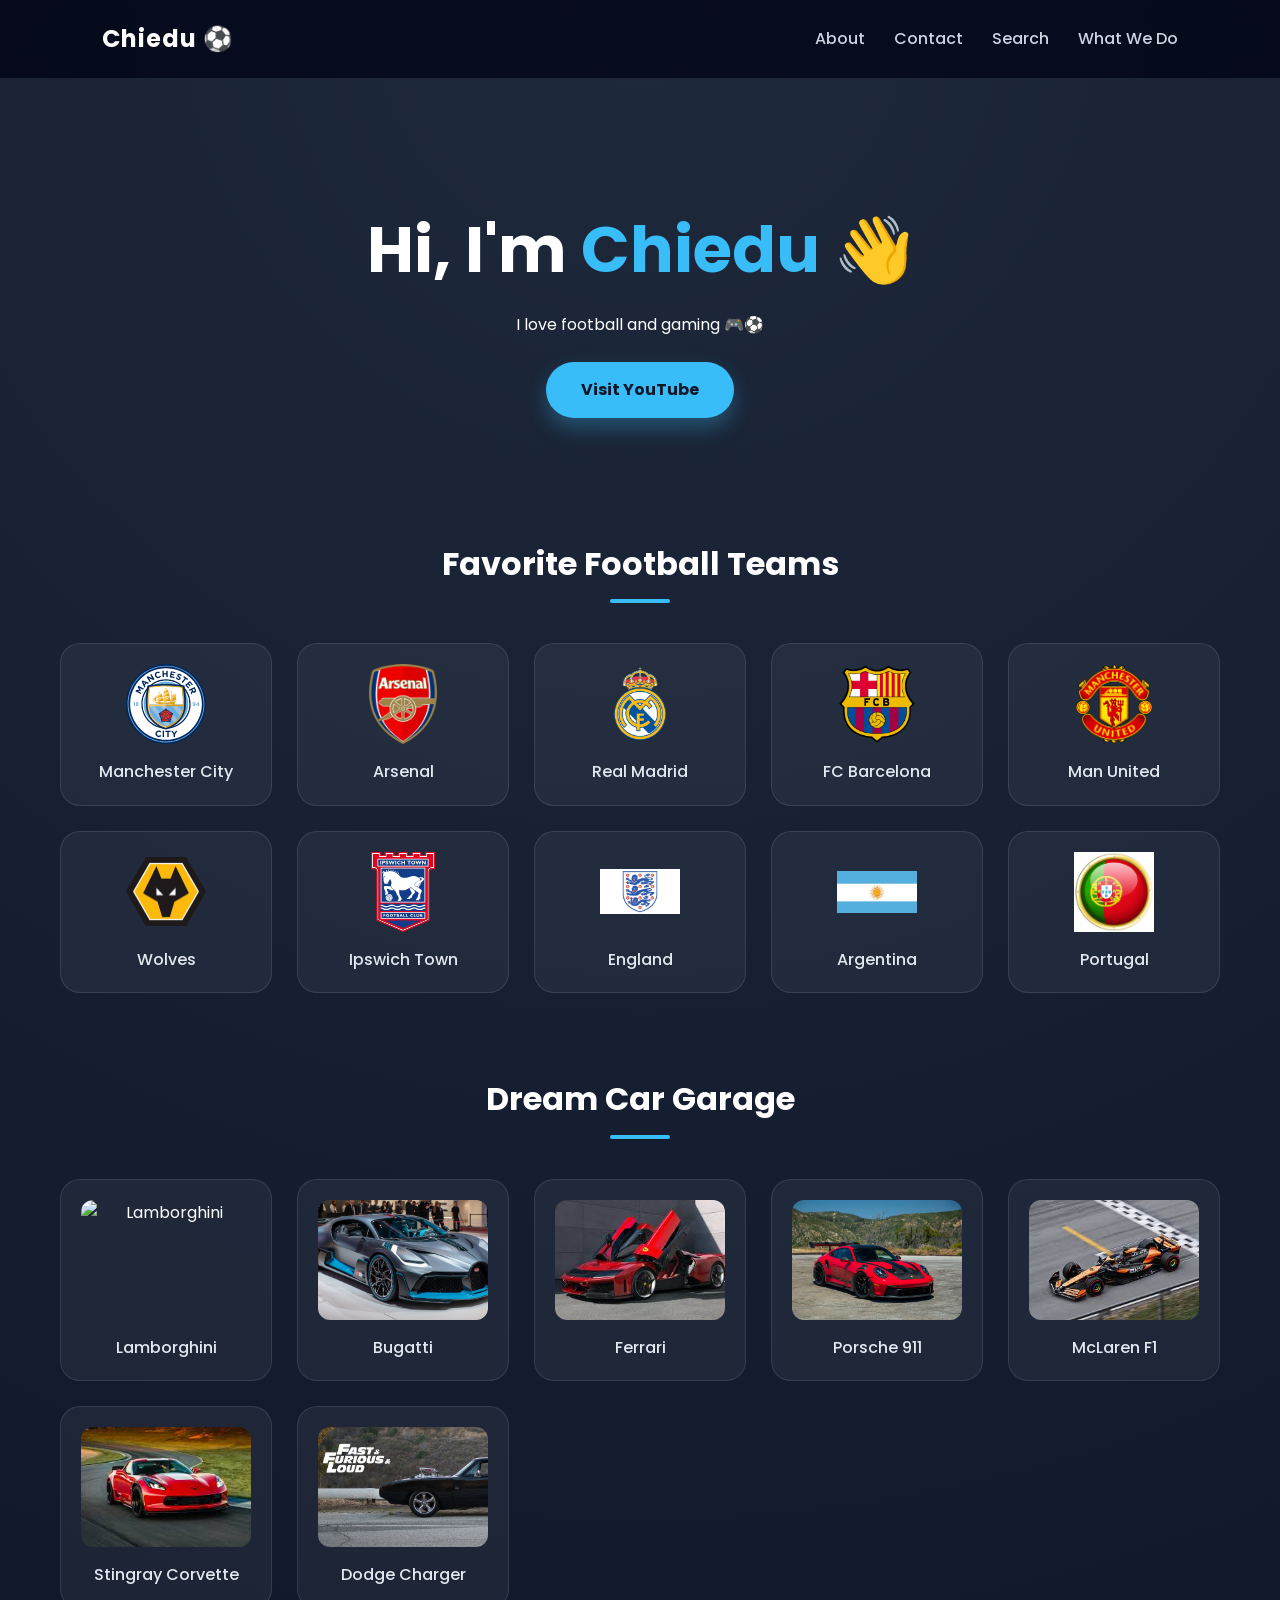
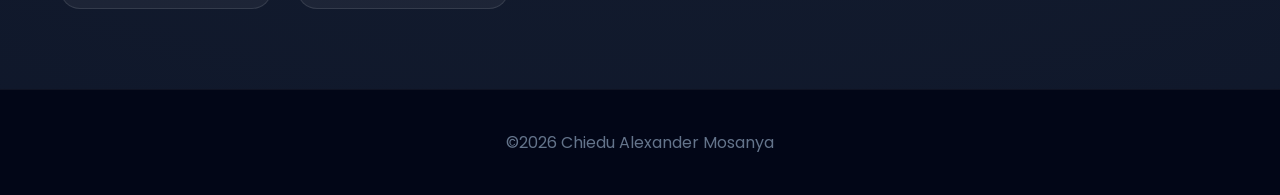
==== index.html @ ba3a799f "Add files via upload" ====
<!DOCTYPE html>
<html lang="en">
<head>
    <meta charset="UTF-8">
    <title>Chiedu's Website</title>
    <meta name="viewport" content="width=device-width, initial-scale=1.0">
    <!-- Added a nice Google Font -->
    <link href="https://fonts.googleapis.com/css2?family=Poppins:wght@300;400;700&display=swap" rel="stylesheet">
    <link rel="stylesheet" href="index.css">
</head>
<body>

    <nav>
        <div class="logo">Chiedu ⚽</div>
        <div class="nav-links">
            <a href="About.html">About</a>
            <a href="Contacts.html">Contact</a>
            <a href="Search.html">Search</a>
            <a href="What we do.html">What We Do</a>
        </div>
    </nav>

    <section class="hero animate-pop">
        <h1>Hi, I'm <span class="highlight">Chiedu</span> 👋</h1>
        <p>I love football and gaming 🎮⚽</p>
        <a class="btn" href="https://www.youtube.com" target="_blank">Visit YouTube</a>
    </section>

    <section class="container">
        <h2 class="section-title">Favorite Football Teams</h2>
        <div class="grid-layout">
            <!-- Each item is now a 'card' containing both image and text -->
            <div class="card">
                <img src="Manchester City Logo.svg" alt="Man City">
                <span>Manchester City</span>
            </div>
            <div class="card">
                <img src="Arsenal Logo.png" alt="Arsenal">
                <span>Arsenal</span>
            </div>
            <div class="card">
                <img src="Real Madrid Logo.png" alt="Real Madrid">
                <span>Real Madrid</span>
            </div>
            <div class="card">
                <img src="FC Barcelona Logo.webp" alt="Barca">
                <span>FC Barcelona</span>
            </div>
            <div class="card">
                <img src="Manchester United Logo.png" alt="Man Utd">
                <span>Man United</span>
            </div>
            <div class="card">
                <img src="Wolves Logo.png" alt="Wolves">
                <span>Wolves</span>
            </div>
            <div class="card">
                <img src="Ipswich Town Logo.svg" alt="Ipswich">
                <span>Ipswich Town</span>
            </div>
            <div class="card">
                <img src="England Logo.jpg" alt="England">
                <span>England</span>
            </div>
            <div class="card">
                <img src="Argentina Logo.avif" alt="Argentina">
                <span>Argentina</span>
            </div>
            <div class="card">
                <img src="Portugal Logo.avif" alt="Portugal">
                <span>Portugal</span>
            </div>
        </div>
    </section>

    <section class="container">
        <h2 class="section-title">Dream Car Garage</h2>
        <div class="grid-layout">
            <div class="card car-card">
                <img src="Lamborghini Image.jpg" alt="Lamborghini">
                <span>Lamborghini</span>
            </div>
            <div class="card car-card">
                <img src="Bugatti Image.jpg" alt="Bugatti">
                <span>Bugatti</span>
            </div>
            <div class="card car-card">
                <img src="Ferrari Image.jpg" alt="Ferrari">
                <span>Ferrari</span>
            </div>
            <div class="card car-card">
                <img src="Porsche 911 GT3 RS Image.jpg" alt="Porsche">
                <span>Porsche 911</span>
            </div>
            <div class="card car-card">
                <img src="McLaren F1 Car Image.jpg" alt="McLaren">
                <span>McLaren F1</span>
            </div>
            <div class="card car-card">
                <img src="Stingray Corvette Image.jpg" alt="Corvette">
                <span>Stingray Corvette</span>
            </div>
            <div class="card car-card">
                <img src="Fast and Furios Dodge.jpg" alt="Dodge">
                <span>Dodge Charger</span>
            </div>
        </div>
    </section>

    <footer>©2026 Chiedu Alexander Mosanya</footer>
---- index.css ----
/* Reset & Base Styles */
* {
    margin: 0;
    padding: 0;
    box-sizing: border-box;
    font-family: 'Poppins', sans-serif; /* Cleaner modern font */
}

body {
    background: radial-gradient(circle at top, #1e293b, #0f172a);
    color: white;
    line-height: 1.6;
    overflow-x: hidden;
    text-align: center;
}

/* Navbar glass effect */
nav {
    display: flex;
    justify-content: space-between;
    align-items: center;
    padding: 20px 8%;
    background: rgba(2, 6, 23, 0.8);
    backdrop-filter: blur(10px);
    position: sticky;
    top: 0;
    z-index: 1000;
    border-bottom: 1px solid rgba(255,255,255,0.1);
}

.logo {
    font-size: 24px;
    font-weight: bold;
    letter-spacing: 1px;
}

.nav-links a {
    color: #cbd5e1;
    text-decoration: none;
    margin-left: 25px;
    font-weight: 500;
    transition: 0.3s;
}

.nav-links a:hover {
    color: #38bdf8;
    text-shadow: 0 0 10px #38bdf8;
}

/* Hero Section */
.hero {
    text-align: center;
    padding: 120px 20px;
}

.highlight {
    color: #38bdf8;
}

.hero h1 {
    font-size: clamp(2.5rem, 8vw, 4rem);
    margin-bottom: 10px;
}

/* Button with glow */
.btn {
    display: inline-block;
    background: #38bdf8;
    padding: 15px 35px;
    border-radius: 50px;
    color: #0f172a;
    text-decoration: none;
    font-weight: bold;
    margin-top: 25px;
    transition: 0.4s cubic-bezier(0.175, 0.885, 0.32, 1.275);
    box-shadow: 0 10px 20px rgba(56, 189, 248, 0.3);
}

.btn:hover {
    transform: scale(1.1);
    background: white;
    box-shadow: 0 15px 30px rgba(255, 255, 255, 0.4);
}

/* Container & Grid Alignment */
.container {
    max-width: 1200px;
    margin: 0 auto 80px auto;
    padding: 0 20px;
}

.section-title {
    text-align: center;
    font-size: 2rem;
    margin-bottom: 40px;
    position: relative;
}

.section-title::after {
    content: '';
    display: block;
    width: 60px;
    height: 4px;
    background: #38bdf8;
    margin: 10px auto;
    border-radius: 10px;
}

.grid-layout {
    display: grid;
    grid-template-columns: repeat(auto-fit, minmax(180px, 1fr));
    gap: 25px;
}

/* Card Styling */
.card {
    background: rgba(255, 255, 255, 0.05);
    border: 1px solid rgba(255, 255, 255, 0.1);
    border-radius: 20px;
    padding: 20px;
    text-align: center;
    transition: 0.4s ease;
    display: flex;
    flex-direction: column;
    align-items: center;
    gap: 15px;
}

.card img {
    width: 80px;
    height: 80px;
    object-fit: contain; /* Keeps logos from looking squished */
    transition: 0.5s;
}

.car-card img {
    width: 100%;
    height: 120px;
    object-fit: cover; /* Makes car photos look uniform */
    border-radius: 12px;
}

.card span {
    font-weight: 500;
    color: #e2e8f0;
}

/* Card Hover Effects */
.card:hover {
    background: rgba(255, 255, 255, 0.1);
    transform: translateY(-10px);
    border-color: #38bdf8;
}

.card:hover img {
    transform: scale(1.2) rotate(5deg);
}

/* ✨ ANIMATIONS */
@keyframes fadeInUp {
    from {
        opacity: 0;
        transform: translateY(30px);
    }
    to {
        opacity: 1;
        transform: translateY(0);
    }
}

/* Apply animation to all cards */
.card {
    animation: fadeInUp 0.8s ease backwards;
}

/* Staggered animation for cards (they appear one by one) */
.card:nth-child(1) { animation-delay: 0.1s; }
.card:nth-child(2) { animation-delay: 0.2s; }
.card:nth-child(3) { animation-delay: 0.3s; }
.card:nth-child(4) { animation-delay: 0.4s; }
.card:nth-child(5) { animation-delay: 0.5s; }

/* Footer */
footer {
    background: #020617;
    text-align: center;
    padding: 40px;
    color: #64748b;
    border-top: 1px solid rgba(255,255,255,0.05);
}

/* Responsive Fix */
@media (max-width: 600px) {
    .nav-links { display: none; } /* Hide links on small phones for neatness */
    .grid-layout { grid-template-columns: repeat(2, 1fr); }
}

/* Styling for Sub-Page Content */
.info-card {
    background: rgba(255, 255, 255, 0.05);
    backdrop-filter: blur(15px);
    border: 1px solid rgba(255, 255, 255, 0.1);
    padding: 50px;
    border-radius: 30px;
    text-align: center;
    max-width: 700px;
    margin: 50px auto;
    animation: fadeInUp 1s ease;
}

.info-card h1 {
    color: #38bdf8;
    font-size: 2.5rem;
    margin-bottom: 20px;
}

.big-text {
    font-size: 1.4rem;
    margin-bottom: 20px;
}

.hobby-tags {
    display: flex;
    justify-content: center;
    gap: 15px;
    margin: 20px 0;
}

.hobby-tags span {
    background: #38bdf8;
    color: #020617;
    padding: 8px 20px;
    border-radius: 20px;
    font-weight: bold;
}

.contact-box {
    margin-top: 30px;
}

.phone-item {
    background: rgba(255,255,255,0.1);
    padding: 15px;
    margin: 10px auto;
    max-width: 300px;
    border-radius: 10px;
    border-left: 5px solid #38bdf8;
    font-size: 1.2rem;
    transition: 0.3s;
}

.phone-item:hover {
    background: #38bdf8;
    color: #020617;
    transform: scale(1.05);
}

.schedule-card {
    background: linear-gradient(135deg, #38bdf8, #818cf8);
    color: #020617;
    padding: 20px;
    border-radius: 15px;
    margin-top: 30px;
    font-weight: bold;
}
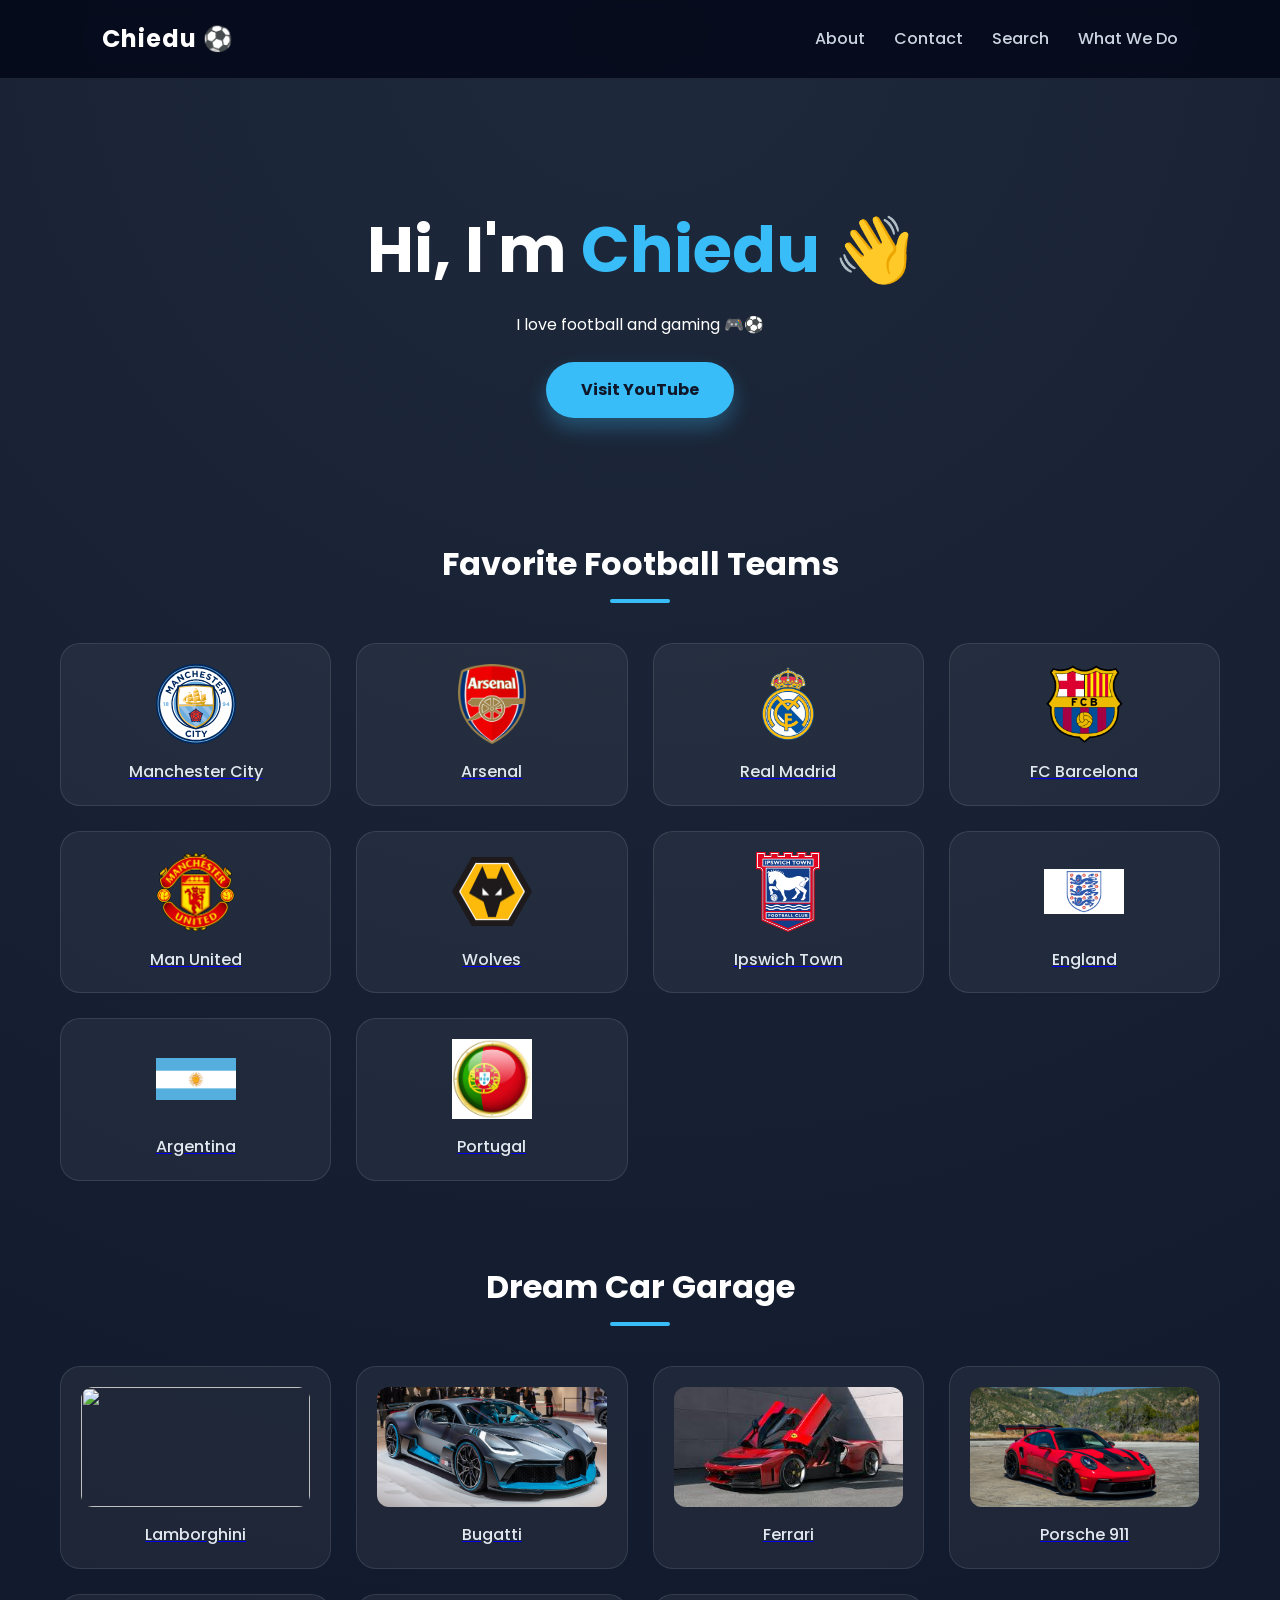
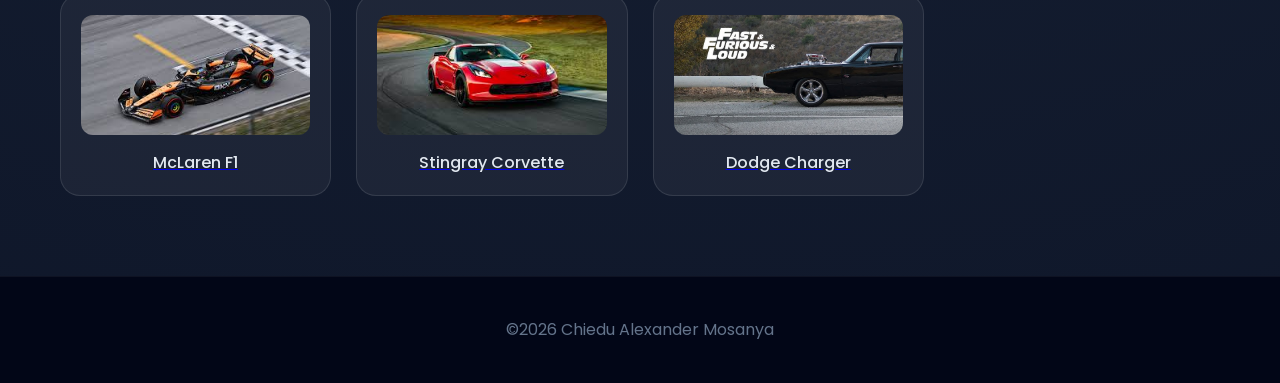
==== commit fa93bc08: "what you changed" ====
--- a/index.html
+++ b/index.html
@@ -16,7 +16,7 @@
             <a href="About.html">About</a>
             <a href="Contacts.html">Contact</a>
             <a href="Search.html">Search</a>
-            <a href="What we do.html">What We Do</a>
+            <a href="what-we-do.html">What We Do</a>
         </div>
     </nav>
 
@@ -30,81 +30,93 @@
         <h2 class="section-title">Favorite Football Teams</h2>
         <div class="grid-layout">
             <!-- Each item is now a 'card' containing both image and text -->
-            <div class="card">
-                <img src="Manchester City Logo.svg" alt="Man City">
-                <span>Manchester City</span>
-            </div>
-            <div class="card">
-                <img src="Arsenal Logo.png" alt="Arsenal">
-                <span>Arsenal</span>
-            </div>
-            <div class="card">
-                <img src="Real Madrid Logo.png" alt="Real Madrid">
-                <span>Real Madrid</span>
-            </div>
-            <div class="card">
-                <img src="FC Barcelona Logo.webp" alt="Barca">
-                <span>FC Barcelona</span>
-            </div>
-            <div class="card">
-                <img src="Manchester United Logo.png" alt="Man Utd">
-                <span>Man United</span>
-            </div>
-            <div class="card">
-                <img src="Wolves Logo.png" alt="Wolves">
-                <span>Wolves</span>
-            </div>
-            <div class="card">
-                <img src="Ipswich Town Logo.svg" alt="Ipswich">
-                <span>Ipswich Town</span>
-            </div>
-            <div class="card">
-                <img src="England Logo.jpg" alt="England">
-                <span>England</span>
-            </div>
-            <div class="card">
-                <img src="Argentina Logo.avif" alt="Argentina">
-                <span>Argentina</span>
-            </div>
-            <div class="card">
-                <img src="Portugal Logo.avif" alt="Portugal">
-                <span>Portugal</span>
-            </div>
-        </div>
+                <a href="https://www.mancity.com" target="_blank" class="card">
+    <img src="Manchester City Logo.svg">
+    <span>Manchester City</span>
+</a>
+
+<a href="https://www.arsenal.com" target="_blank" class="card">
+    <img src="Arsenal Logo.png">
+    <span>Arsenal</span>
+</a>
+
+<a href="https://www.realmadrid.com" target="_blank" class="card">
+    <img src="Real Madrid Logo.png">
+    <span>Real Madrid</span>
+</a>
+
+<a href="https://www.fcbarcelona.com" target="_blank" class="card">
+    <img src="FC Barcelona Logo.webp">
+    <span>FC Barcelona</span>
+</a>
+
+<a href="https://www.manutd.com" target="_blank" class="card">
+    <img src="Manchester United Logo.png">
+    <span>Man United</span>
+</a>
+
+<a href="https://www.wolves.co.uk" target="_blank" class="card">
+    <img src="Wolves Logo.png">
+    <span>Wolves</span>
+</a>
+
+<a href="https://www.itfc.co.uk" target="_blank" class="card">
+    <img src="Ipswich Town Logo.svg">
+    <span>Ipswich Town</span>
+</a>
+
+<a href="https://www.englandfootball.com" target="_blank" class="card">
+    <img src="England Logo.jpg">
+    <span>England</span>
+</a>
+
+<a href="https://www.afa.com.ar" target="_blank" class="card">
+    <img src="Argentina Logo.avif">
+    <span>Argentina</span>
+</a>
+            <a href="https://en.wikipedia.org/wiki/Portugal_national_football_team" target="_blank" class="card">
+    <img src="Portugal Logo.avif">
+    <span>Portugal</span>
+</a>
     </section>
 
     <section class="container">
         <h2 class="section-title">Dream Car Garage</h2>
         <div class="grid-layout">
-            <div class="card car-card">
-                <img src="Lamborghini Image.jpg" alt="Lamborghini">
-                <span>Lamborghini</span>
-            </div>
-            <div class="card car-card">
-                <img src="Bugatti Image.jpg" alt="Bugatti">
-                <span>Bugatti</span>
-            </div>
-            <div class="card car-card">
-                <img src="Ferrari Image.jpg" alt="Ferrari">
-                <span>Ferrari</span>
-            </div>
-            <div class="card car-card">
-                <img src="Porsche 911 GT3 RS Image.jpg" alt="Porsche">
-                <span>Porsche 911</span>
-            </div>
-            <div class="card car-card">
-                <img src="McLaren F1 Car Image.jpg" alt="McLaren">
-                <span>McLaren F1</span>
-            </div>
-            <div class="card car-card">
-                <img src="Stingray Corvette Image.jpg" alt="Corvette">
-                <span>Stingray Corvette</span>
-            </div>
-            <div class="card car-card">
-                <img src="Fast and Furios Dodge.jpg" alt="Dodge">
-                <span>Dodge Charger</span>
-            </div>
-        </div>
+            <a href="https://www.lamborghiniparamus.com/" target="_blank" class="card car-card">
+    <img src="Lamborghini Image.jpg">
+    <span>Lamborghini</span>
+</a>
+
+<a href="https://www.bugatti.com" target="_blank" class="card car-card">
+    <img src="Bugatti Image.jpg">
+    <span>Bugatti</span>
+</a>
+
+<a href="https://www.ferrari.com" target="_blank" class="card car-card">
+    <img src="Ferrari Image.jpg">
+    <span>Ferrari</span>
+</a>
+
+<a href="https://www.porsche.com" target="_blank" class="card car-card">
+    <img src="Porsche 911 GT3 RS Image.jpg">
+    <span>Porsche 911</span>
+</a>
+
+<a href="https://www.mclaren.com" target="_blank" class="card car-card">
+    <img src="McLaren F1 Car Image.jpg">
+    <span>McLaren F1</span>
+</a>
+
+<a href="https://www.chevrolet.com/performance/corvette" target="_blank" class="card car-card">
+    <img src="Stingray Corvette Image.jpg">
+    <span>Stingray Corvette</span>
+</a>
+
+<a href="https://www.dodge.com" target="_blank" class="card car-card">
+    <img src="Fast and Furios Dodge.jpg">
+    <span>Dodge Charger</span>
+</a>
     </section>
 
     <footer>©2026 Chiedu Alexander Mosanya</footer>
--- a/index.css
+++ b/index.css
@@ -108,7 +108,7 @@
 
 .grid-layout {
     display: grid;
-    grid-template-columns: repeat(auto-fit, minmax(180px, 1fr));
+    grid-template-columns: repeat(4, 1fr);
     gap: 25px;
 }
 
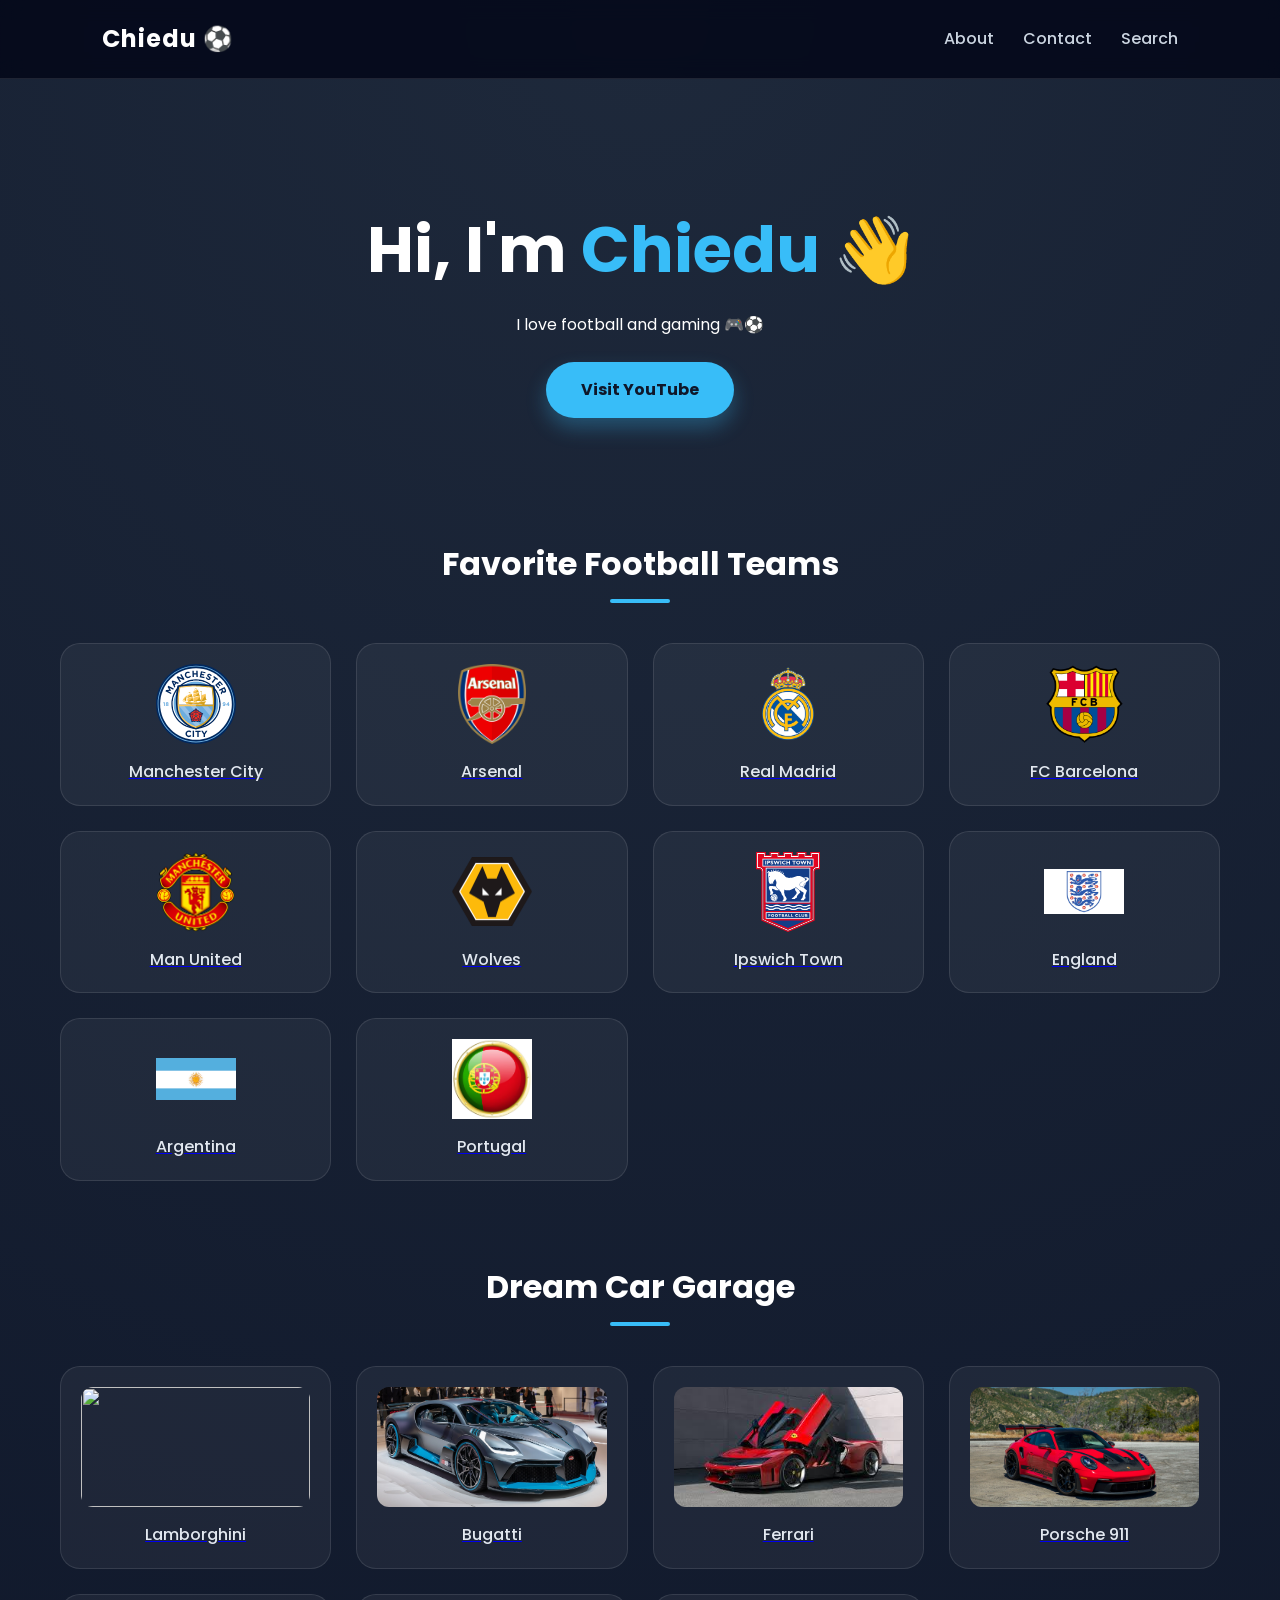
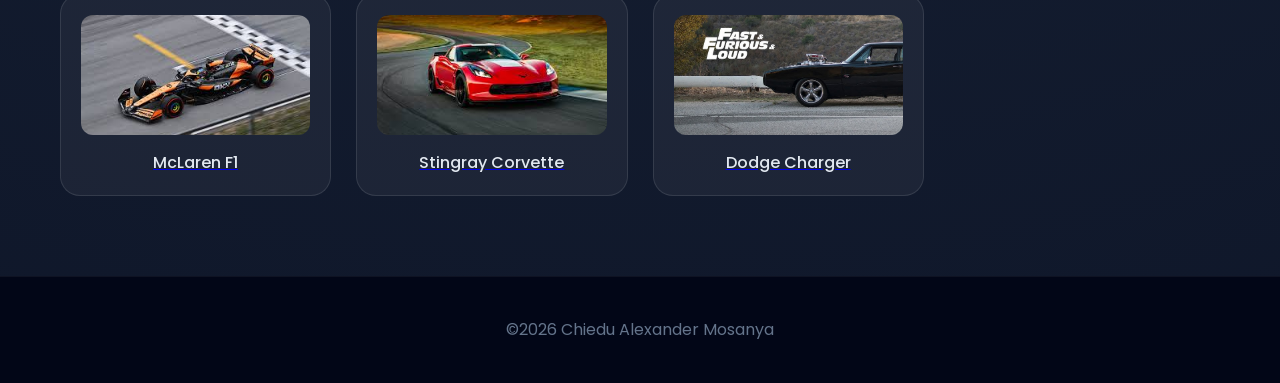
==== commit 64a4f5a1: "what you changed" ====
--- a/index.html
+++ b/index.html
@@ -13,10 +13,9 @@
     <nav>
         <div class="logo">Chiedu ⚽</div>
         <div class="nav-links">
-            <a href="About.html">About</a>
+            <a href="about.html">About</a>
             <a href="Contacts.html">Contact</a>
             <a href="Search.html">Search</a>
-            <a href="what-we-do.html">What We Do</a>
         </div>
     </nav>
 
@@ -119,4 +118,6 @@
 </a>
     </section>
 
-    <footer>©2026 Chiedu Alexander Mosanya</footer>+    <footer>©2026 Chiedu Alexander Mosanya</footer>
+</body>
+</html>
